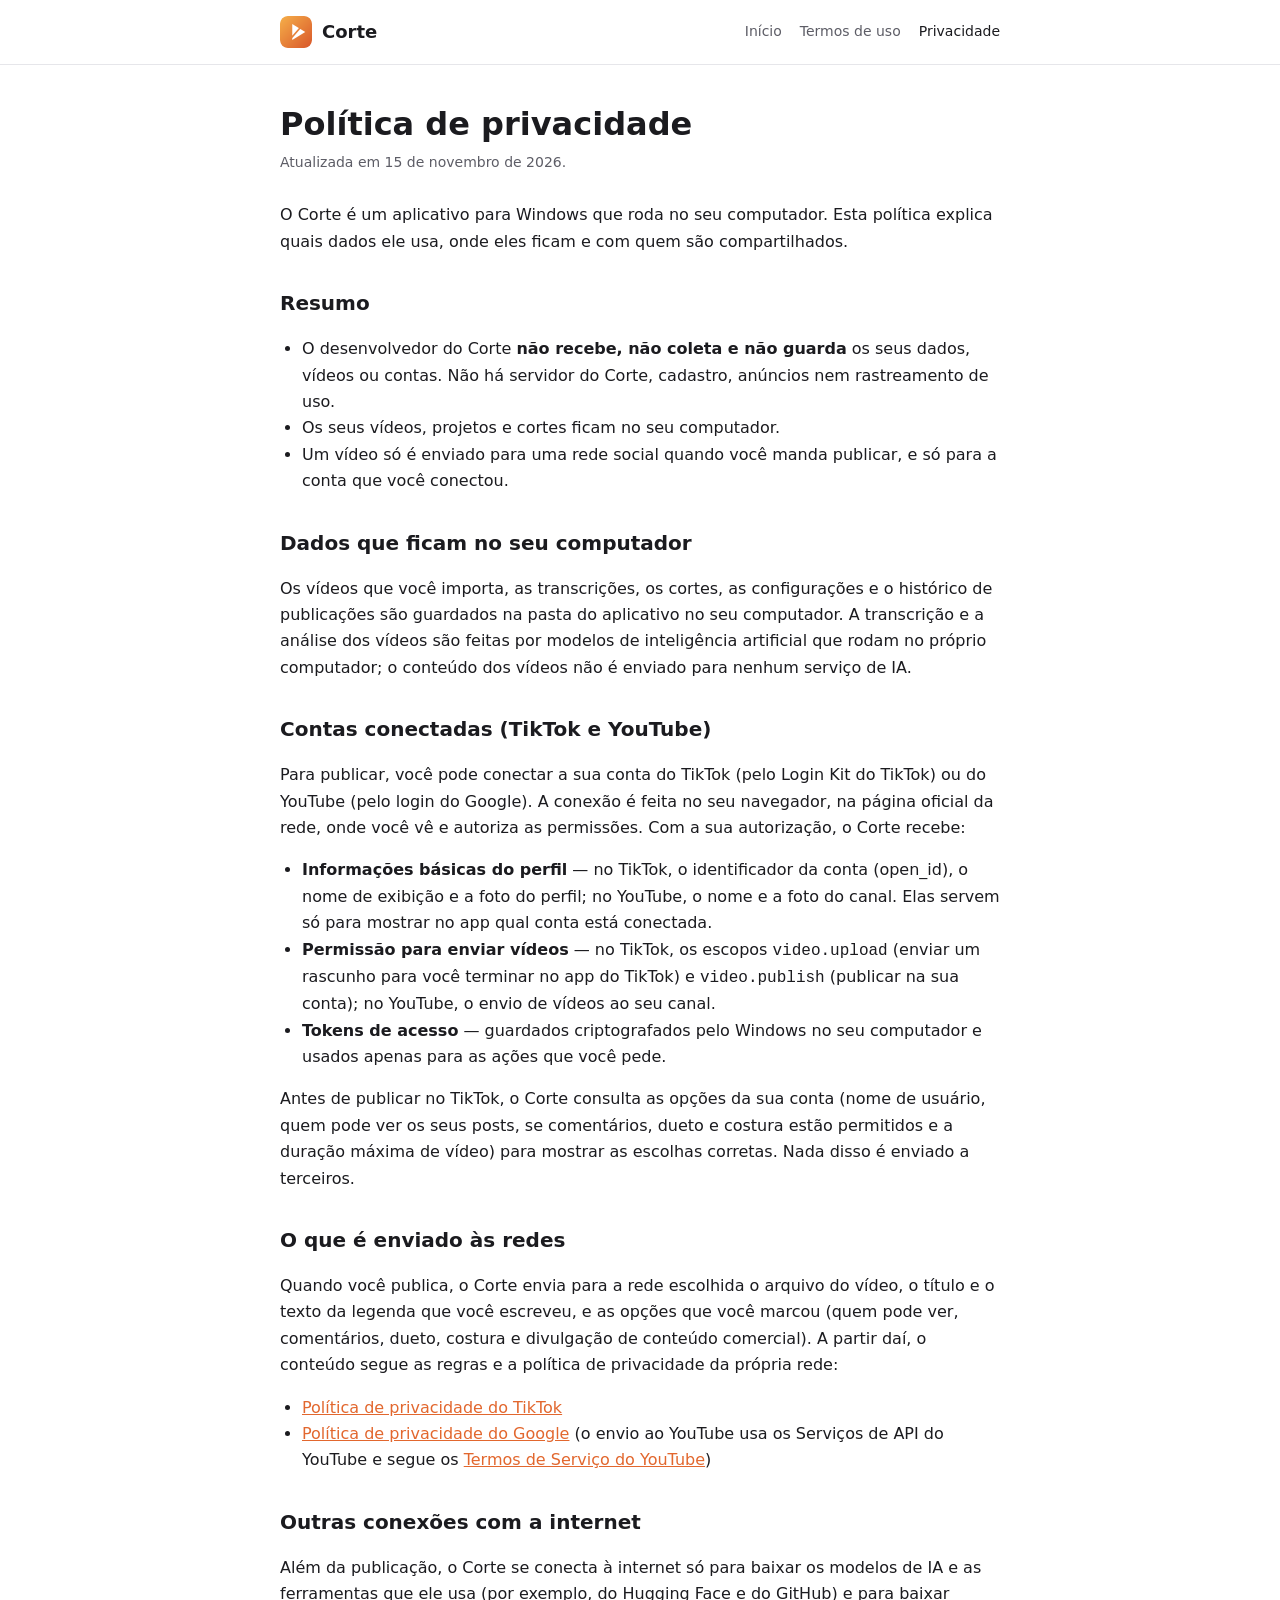
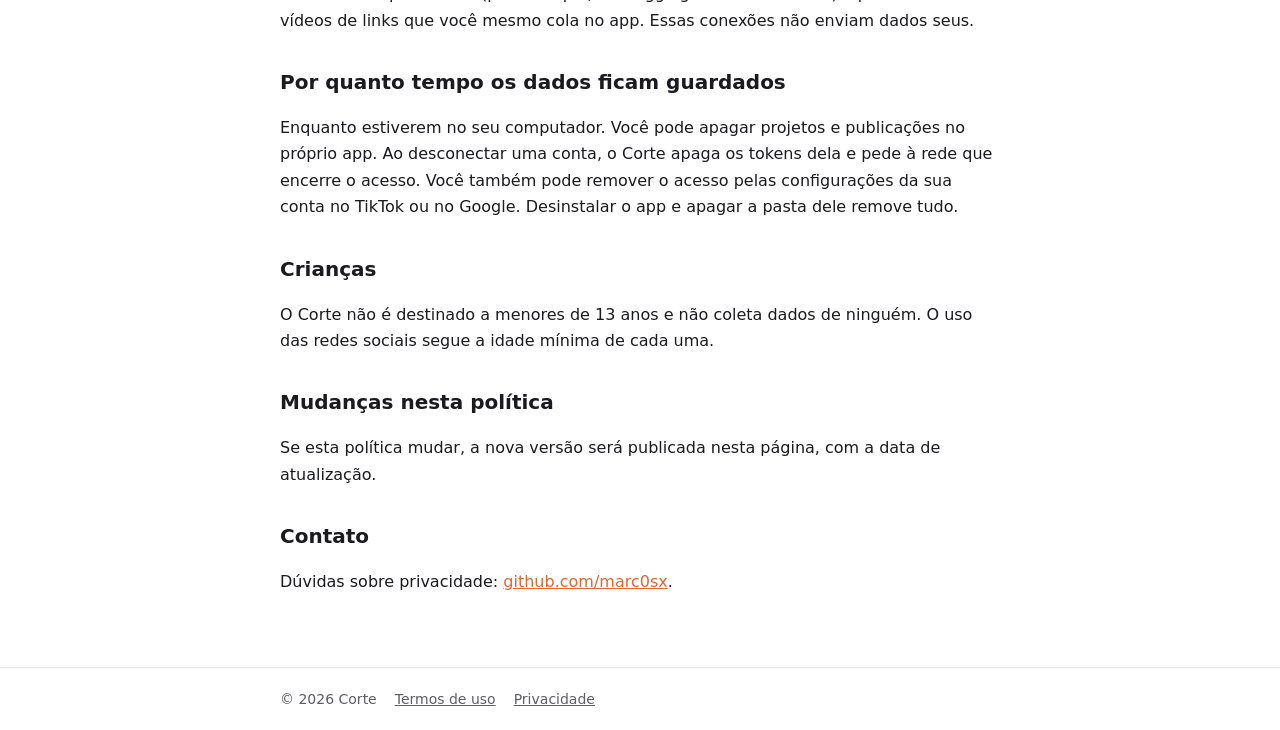
==== privacidade.html @ 1ce230a7 "Site do Corte: início, termos de uso e política de privacidade Páginas públicas pedidas pelo TikTok " ====
<!doctype html>
<html lang="pt-BR">
<head>
  <meta charset="utf-8">
  <meta name="viewport" content="width=device-width, initial-scale=1">
  <title>Política de privacidade — Corte</title>
  <link rel="icon" href="icone.png">
  <link rel="stylesheet" href="estilo.css">
</head>
<body>
  <header>
    <div class="wrap">
      <a class="brand" href="./"><img src="icone.png" alt=""> Corte</a>
      <nav>
        <a href="./">Início</a>
        <a href="termos.html">Termos de uso</a>
        <a href="privacidade.html" aria-current="page">Privacidade</a>
      </nav>
    </div>
  </header>
  <main>
    <div class="wrap">
      <h1>Política de privacidade</h1>
      <p class="updated">Atualizada em 15 de novembro de 2026.</p>

      <p>O Corte é um aplicativo para Windows que roda no seu computador. Esta política explica quais dados ele usa, onde eles ficam e com quem são compartilhados.</p>

      <h2>Resumo</h2>
      <ul>
        <li>O desenvolvedor do Corte <strong>não recebe, não coleta e não guarda</strong> os seus dados, vídeos ou contas. Não há servidor do Corte, cadastro, anúncios nem rastreamento de uso.</li>
        <li>Os seus vídeos, projetos e cortes ficam no seu computador.</li>
        <li>Um vídeo só é enviado para uma rede social quando você manda publicar, e só para a conta que você conectou.</li>
      </ul>

      <h2>Dados que ficam no seu computador</h2>
      <p>Os vídeos que você importa, as transcrições, os cortes, as configurações e o histórico de publicações são guardados na pasta do aplicativo no seu computador. A transcrição e a análise dos vídeos são feitas por modelos de inteligência artificial que rodam no próprio computador; o conteúdo dos vídeos não é enviado para nenhum serviço de IA.</p>

      <h2>Contas conectadas (TikTok e YouTube)</h2>
      <p>Para publicar, você pode conectar a sua conta do TikTok (pelo Login Kit do TikTok) ou do YouTube (pelo login do Google). A conexão é feita no seu navegador, na página oficial da rede, onde você vê e autoriza as permissões. Com a sua autorização, o Corte recebe:</p>
      <ul>
        <li><strong>Informações básicas do perfil</strong> — no TikTok, o identificador da conta (open_id), o nome de exibição e a foto do perfil; no YouTube, o nome e a foto do canal. Elas servem só para mostrar no app qual conta está conectada.</li>
        <li><strong>Permissão para enviar vídeos</strong> — no TikTok, os escopos <code>video.upload</code> (enviar um rascunho para você terminar no app do TikTok) e <code>video.publish</code> (publicar na sua conta); no YouTube, o envio de vídeos ao seu canal.</li>
        <li><strong>Tokens de acesso</strong> — guardados criptografados pelo Windows no seu computador e usados apenas para as ações que você pede.</li>
      </ul>
      <p>Antes de publicar no TikTok, o Corte consulta as opções da sua conta (nome de usuário, quem pode ver os seus posts, se comentários, dueto e costura estão permitidos e a duração máxima de vídeo) para mostrar as escolhas corretas. Nada disso é enviado a terceiros.</p>

      <h2>O que é enviado às redes</h2>
      <p>Quando você publica, o Corte envia para a rede escolhida o arquivo do vídeo, o título e o texto da legenda que você escreveu, e as opções que você marcou (quem pode ver, comentários, dueto, costura e divulgação de conteúdo comercial). A partir daí, o conteúdo segue as regras e a política de privacidade da própria rede:</p>
      <ul>
        <li><a href="https://www.tiktok.com/legal/privacy-policy">Política de privacidade do TikTok</a></li>
        <li><a href="https://policies.google.com/privacy">Política de privacidade do Google</a> (o envio ao YouTube usa os Serviços de API do YouTube e segue os <a href="https://www.youtube.com/t/terms">Termos de Serviço do YouTube</a>)</li>
      </ul>

      <h2>Outras conexões com a internet</h2>
      <p>Além da publicação, o Corte se conecta à internet só para baixar os modelos de IA e as ferramentas que ele usa (por exemplo, do Hugging Face e do GitHub) e para baixar vídeos de links que você mesmo cola no app. Essas conexões não enviam dados seus.</p>

      <h2>Por quanto tempo os dados ficam guardados</h2>
      <p>Enquanto estiverem no seu computador. Você pode apagar projetos e publicações no próprio app. Ao desconectar uma conta, o Corte apaga os tokens dela e pede à rede que encerre o acesso. Você também pode remover o acesso pelas configurações da sua conta no TikTok ou no Google. Desinstalar o app e apagar a pasta dele remove tudo.</p>

      <h2>Crianças</h2>
      <p>O Corte não é destinado a menores de 13 anos e não coleta dados de ninguém. O uso das redes sociais segue a idade mínima de cada uma.</p>

      <h2>Mudanças nesta política</h2>
      <p>Se esta política mudar, a nova versão será publicada nesta página, com a data de atualização.</p>

      <h2>Contato</h2>
      <p>Dúvidas sobre privacidade: <a href="https://github.com/marc0sx">github.com/marc0sx</a>.</p>
    </div>
  </main>
  <footer>
    <div class="wrap">
      <span>© 2026 Corte</span>
      <a href="termos.html">Termos de uso</a>
      <a href="privacidade.html">Privacidade</a>
    </div>
  </footer>
</body>
</html>
---- estilo.css ----
:root {
  --bg: #ffffff;
  --text: #1b1b1f;
  --muted: #5d5d66;
  --line: #e6e6ea;
  --card: #f7f7f9;
  --accent: #e2672e;
  --accent-2: #f6a03b;
}
@media (prefers-color-scheme: dark) {
  :root {
    --bg: #121216;
    --text: #ececf1;
    --muted: #a3a3ad;
    --line: #2a2a31;
    --card: #1b1b21;
  }
}
* { box-sizing: border-box; }
body {
  margin: 0;
  background: var(--bg);
  color: var(--text);
  font: 16px/1.65 'Segoe UI', system-ui, -apple-system, Roboto, Arial, sans-serif;
}
.wrap { max-width: 760px; margin: 0 auto; padding: 0 20px; }
header { border-bottom: 1px solid var(--line); }
header .wrap { display: flex; align-items: center; gap: 12px; height: 64px; }
header a.brand { display: inline-flex; align-items: center; gap: 10px; color: var(--text); text-decoration: none; font-weight: 700; font-size: 18px; }
header img { width: 32px; height: 32px; border-radius: 8px; }
header nav { margin-left: auto; display: flex; gap: 18px; font-size: 14px; }
header nav a { color: var(--muted); text-decoration: none; }
header nav a:hover, header nav a[aria-current='page'] { color: var(--text); }
main { padding: 40px 0 56px; }
h1 { font-size: 32px; line-height: 1.2; margin: 0 0 8px; }
h2 { font-size: 20px; margin: 32px 0 8px; }
p, li { color: var(--text); }
.lead { font-size: 18px; color: var(--muted); margin: 0 0 28px; }
.updated { color: var(--muted); font-size: 14px; margin: 0 0 28px; }
a { color: var(--accent); }
ul { padding-left: 22px; }
.cards { display: grid; grid-template-columns: repeat(auto-fit, minmax(210px, 1fr)); gap: 12px; margin: 28px 0; }
.card { background: var(--card); border: 1px solid var(--line); border-radius: 12px; padding: 16px; }
.card strong { display: block; margin-bottom: 4px; }
.card span { color: var(--muted); font-size: 14px; }
footer { border-top: 1px solid var(--line); color: var(--muted); font-size: 14px; }
footer .wrap { padding: 20px; display: flex; gap: 18px; flex-wrap: wrap; }
footer a { color: var(--muted); }
@media (max-width: 520px) {
  h1 { font-size: 26px; }
  header nav { gap: 12px; }
}
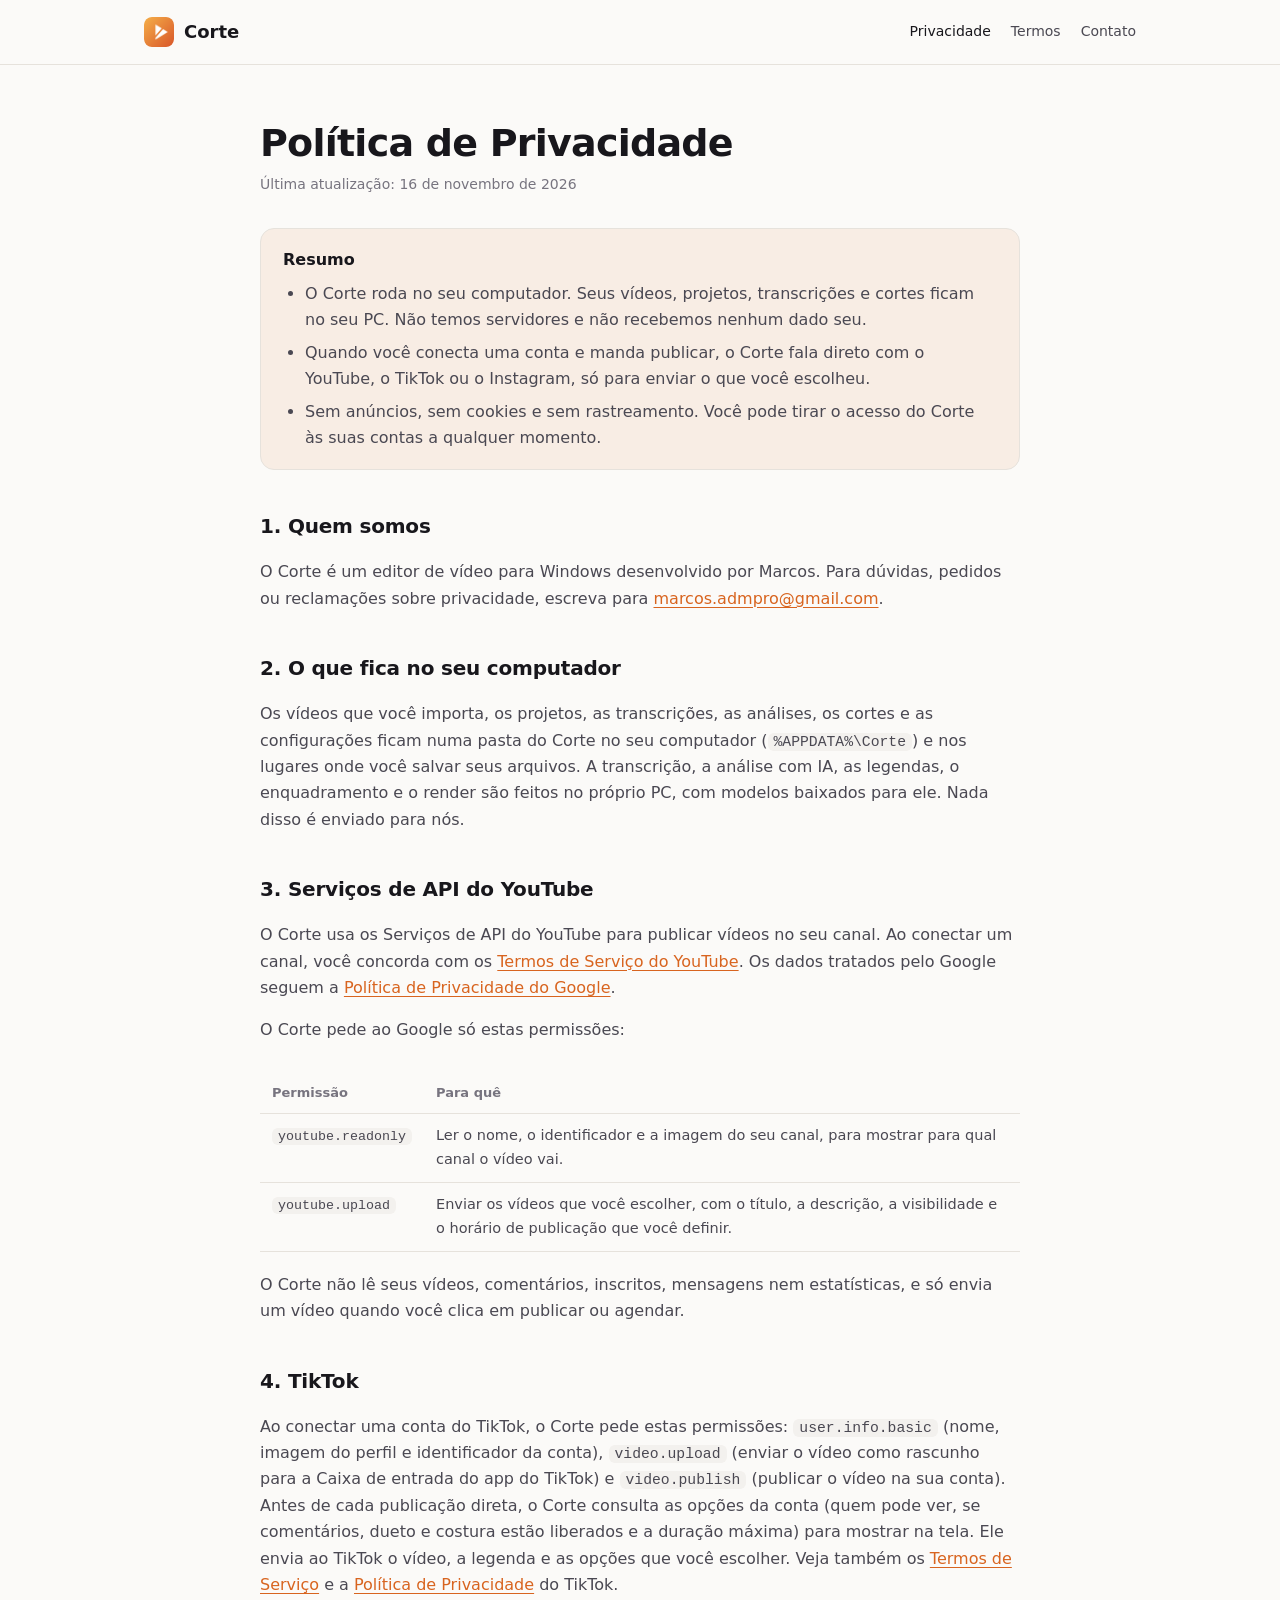
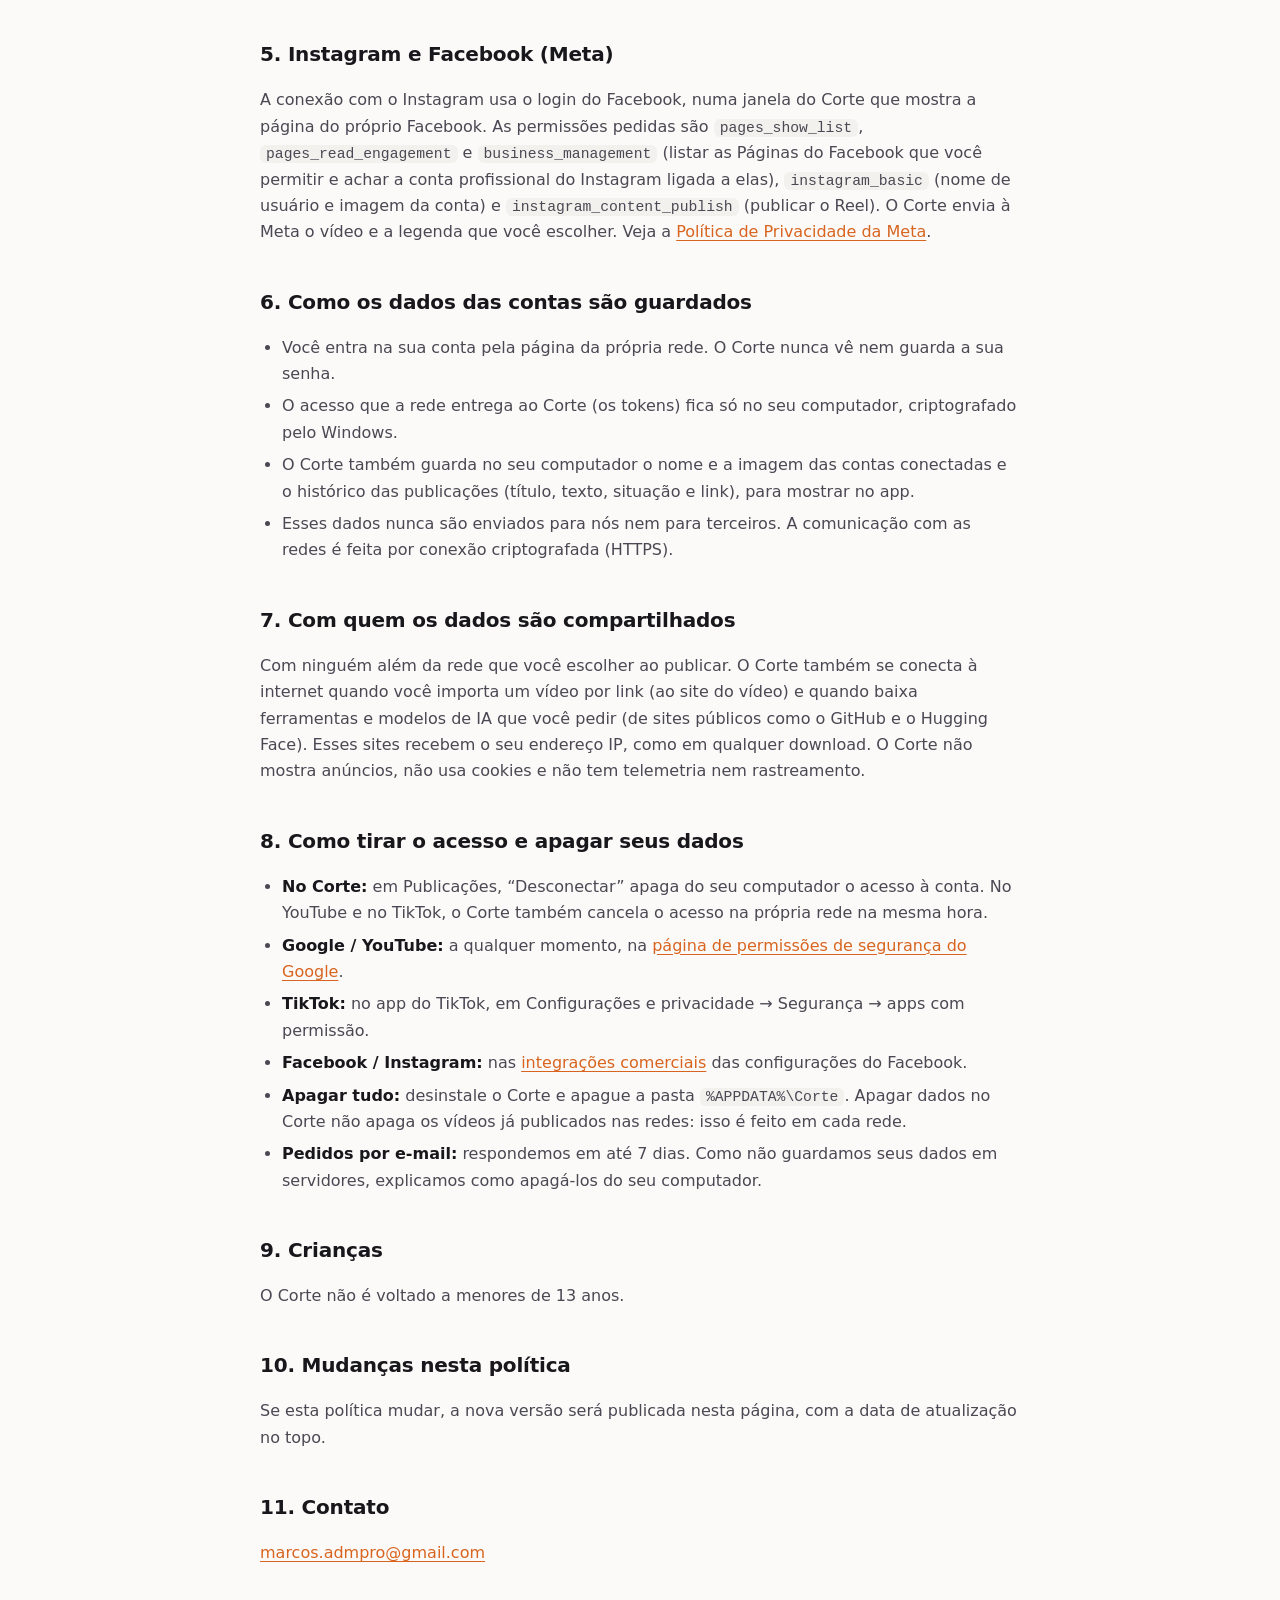
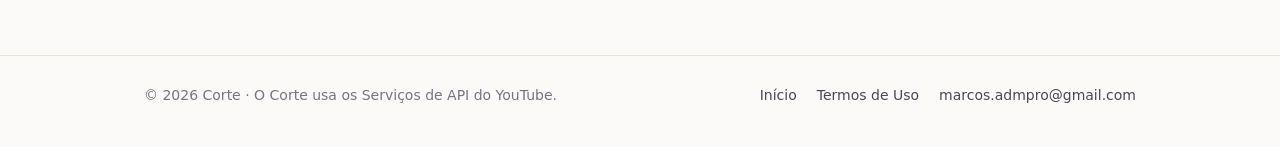
==== commit f0b301fa: "Site: política de privacidade e termos para a auditoria do YouTube e o Instagram Página inicial com " ====
--- a/privacidade.html
+++ b/privacidade.html
@@ -3,75 +3,99 @@
 <head>
   <meta charset="utf-8">
   <meta name="viewport" content="width=device-width, initial-scale=1">
-  <title>Política de privacidade — Corte</title>
-  <link rel="icon" href="icone.png">
+  <title>Política de Privacidade — Corte</title>
+  <meta name="description" content="Como o Corte trata os seus dados: o que fica no seu computador, o que é enviado ao YouTube, ao TikTok e ao Instagram, e como tirar o acesso.">
+  <link rel="icon" href="icone.png" type="image/png">
   <link rel="stylesheet" href="estilo.css">
 </head>
 <body>
-  <header>
+  <header class="top">
     <div class="wrap">
       <a class="brand" href="./"><img src="icone.png" alt=""> Corte</a>
       <nav>
-        <a href="./">Início</a>
-        <a href="termos.html">Termos de uso</a>
         <a href="privacidade.html" aria-current="page">Privacidade</a>
+        <a href="termos.html">Termos</a>
+        <a class="hide-sm" href="mailto:marcos.admpro@gmail.com">Contato</a>
       </nav>
     </div>
   </header>
-  <main>
+
+  <main class="wrap narrow doc">
+    <h1>Política de Privacidade</h1>
+    <p class="updated">Última atualização: 16 de novembro de 2026</p>
+
+    <div class="summary">
+      <p>Resumo</p>
+      <ul>
+        <li>O Corte roda no seu computador. Seus vídeos, projetos, transcrições e cortes ficam no seu PC. Não temos servidores e não recebemos nenhum dado seu.</li>
+        <li>Quando você conecta uma conta e manda publicar, o Corte fala direto com o YouTube, o TikTok ou o Instagram, só para enviar o que você escolheu.</li>
+        <li>Sem anúncios, sem cookies e sem rastreamento. Você pode tirar o acesso do Corte às suas contas a qualquer momento.</li>
+      </ul>
+    </div>
+
+    <h2>1. Quem somos</h2>
+    <p>O Corte é um editor de vídeo para Windows desenvolvido por Marcos. Para dúvidas, pedidos ou reclamações sobre privacidade, escreva para <a href="mailto:marcos.admpro@gmail.com">marcos.admpro@gmail.com</a>.</p>
+
+    <h2>2. O que fica no seu computador</h2>
+    <p>Os vídeos que você importa, os projetos, as transcrições, as análises, os cortes e as configurações ficam numa pasta do Corte no seu computador (<code>%APPDATA%\Corte</code>) e nos lugares onde você salvar seus arquivos. A transcrição, a análise com IA, as legendas, o enquadramento e o render são feitos no próprio PC, com modelos baixados para ele. Nada disso é enviado para nós.</p>
+
+    <h2>3. Serviços de API do YouTube</h2>
+    <p>O Corte usa os Serviços de API do YouTube para publicar vídeos no seu canal. Ao conectar um canal, você concorda com os <a href="https://www.youtube.com/t/terms">Termos de Serviço do YouTube</a>. Os dados tratados pelo Google seguem a <a href="https://policies.google.com/privacy">Política de Privacidade do Google</a>.</p>
+    <p>O Corte pede ao Google só estas permissões:</p>
+    <div class="table-scroll">
+      <table class="perm">
+        <tr><th>Permissão</th><th>Para quê</th></tr>
+        <tr><td><code>youtube.readonly</code></td><td>Ler o nome, o identificador e a imagem do seu canal, para mostrar para qual canal o vídeo vai.</td></tr>
+        <tr><td><code>youtube.upload</code></td><td>Enviar os vídeos que você escolher, com o título, a descrição, a visibilidade e o horário de publicação que você definir.</td></tr>
+      </table>
+    </div>
+    <p>O Corte não lê seus vídeos, comentários, inscritos, mensagens nem estatísticas, e só envia um vídeo quando você clica em publicar ou agendar.</p>
+
+    <h2>4. TikTok</h2>
+    <p>Ao conectar uma conta do TikTok, o Corte pede estas permissões: <code>user.info.basic</code> (nome, imagem do perfil e identificador da conta), <code>video.upload</code> (enviar o vídeo como rascunho para a Caixa de entrada do app do TikTok) e <code>video.publish</code> (publicar o vídeo na sua conta). Antes de cada publicação direta, o Corte consulta as opções da conta (quem pode ver, se comentários, dueto e costura estão liberados e a duração máxima) para mostrar na tela. Ele envia ao TikTok o vídeo, a legenda e as opções que você escolher. Veja também os <a href="https://www.tiktok.com/legal/page/global/terms-of-service/pt-BR">Termos de Serviço</a> e a <a href="https://www.tiktok.com/legal/privacy-policy">Política de Privacidade</a> do TikTok.</p>
+
+    <h2>5. Instagram e Facebook (Meta)</h2>
+    <p>A conexão com o Instagram usa o login do Facebook, numa janela do Corte que mostra a página do próprio Facebook. As permissões pedidas são <code>pages_show_list</code>, <code>pages_read_engagement</code> e <code>business_management</code> (listar as Páginas do Facebook que você permitir e achar a conta profissional do Instagram ligada a elas), <code>instagram_basic</code> (nome de usuário e imagem da conta) e <code>instagram_content_publish</code> (publicar o Reel). O Corte envia à Meta o vídeo e a legenda que você escolher. Veja a <a href="https://www.facebook.com/privacy/policy/">Política de Privacidade da Meta</a>.</p>
+
+    <h2>6. Como os dados das contas são guardados</h2>
+    <ul>
+      <li>Você entra na sua conta pela página da própria rede. O Corte nunca vê nem guarda a sua senha.</li>
+      <li>O acesso que a rede entrega ao Corte (os tokens) fica só no seu computador, criptografado pelo Windows.</li>
+      <li>O Corte também guarda no seu computador o nome e a imagem das contas conectadas e o histórico das publicações (título, texto, situação e link), para mostrar no app.</li>
+      <li>Esses dados nunca são enviados para nós nem para terceiros. A comunicação com as redes é feita por conexão criptografada (HTTPS).</li>
+    </ul>
+
+    <h2>7. Com quem os dados são compartilhados</h2>
+    <p>Com ninguém além da rede que você escolher ao publicar. O Corte também se conecta à internet quando você importa um vídeo por link (ao site do vídeo) e quando baixa ferramentas e modelos de IA que você pedir (de sites públicos como o GitHub e o Hugging Face). Esses sites recebem o seu endereço IP, como em qualquer download. O Corte não mostra anúncios, não usa cookies e não tem telemetria nem rastreamento.</p>
+
+    <h2>8. Como tirar o acesso e apagar seus dados</h2>
+    <ul>
+      <li><strong>No Corte:</strong> em Publicações, “Desconectar” apaga do seu computador o acesso à conta. No YouTube e no TikTok, o Corte também cancela o acesso na própria rede na mesma hora.</li>
+      <li><strong>Google / YouTube:</strong> a qualquer momento, na <a href="https://security.google.com/settings/security/permissions">página de permissões de segurança do Google</a>.</li>
+      <li><strong>TikTok:</strong> no app do TikTok, em Configurações e privacidade → Segurança → apps com permissão.</li>
+      <li><strong>Facebook / Instagram:</strong> nas <a href="https://www.facebook.com/settings?tab=business_tools">integrações comerciais</a> das configurações do Facebook.</li>
+      <li><strong>Apagar tudo:</strong> desinstale o Corte e apague a pasta <code>%APPDATA%\Corte</code>. Apagar dados no Corte não apaga os vídeos já publicados nas redes: isso é feito em cada rede.</li>
+      <li><strong>Pedidos por e-mail:</strong> respondemos em até 7 dias. Como não guardamos seus dados em servidores, explicamos como apagá-los do seu computador.</li>
+    </ul>
+
+    <h2>9. Crianças</h2>
+    <p>O Corte não é voltado a menores de 13 anos.</p>
+
+    <h2>10. Mudanças nesta política</h2>
+    <p>Se esta política mudar, a nova versão será publicada nesta página, com a data de atualização no topo.</p>
+
+    <h2>11. Contato</h2>
+    <p><a href="mailto:marcos.admpro@gmail.com">marcos.admpro@gmail.com</a></p>
+  </main>
+
+  <footer class="foot">
     <div class="wrap">
-      <h1>Política de privacidade</h1>
-      <p class="updated">Atualizada em 15 de novembro de 2026.</p>
-
-      <p>O Corte é um aplicativo para Windows que roda no seu computador. Esta política explica quais dados ele usa, onde eles ficam e com quem são compartilhados.</p>
-
-      <h2>Resumo</h2>
-      <ul>
-        <li>O desenvolvedor do Corte <strong>não recebe, não coleta e não guarda</strong> os seus dados, vídeos ou contas. Não há servidor do Corte, cadastro, anúncios nem rastreamento de uso.</li>
-        <li>Os seus vídeos, projetos e cortes ficam no seu computador.</li>
-        <li>Um vídeo só é enviado para uma rede social quando você manda publicar, e só para a conta que você conectou.</li>
-      </ul>
-
-      <h2>Dados que ficam no seu computador</h2>
-      <p>Os vídeos que você importa, as transcrições, os cortes, as configurações e o histórico de publicações são guardados na pasta do aplicativo no seu computador. A transcrição e a análise dos vídeos são feitas por modelos de inteligência artificial que rodam no próprio computador; o conteúdo dos vídeos não é enviado para nenhum serviço de IA.</p>
-
-      <h2>Contas conectadas (TikTok e YouTube)</h2>
-      <p>Para publicar, você pode conectar a sua conta do TikTok (pelo Login Kit do TikTok) ou do YouTube (pelo login do Google). A conexão é feita no seu navegador, na página oficial da rede, onde você vê e autoriza as permissões. Com a sua autorização, o Corte recebe:</p>
-      <ul>
-        <li><strong>Informações básicas do perfil</strong> — no TikTok, o identificador da conta (open_id), o nome de exibição e a foto do perfil; no YouTube, o nome e a foto do canal. Elas servem só para mostrar no app qual conta está conectada.</li>
-        <li><strong>Permissão para enviar vídeos</strong> — no TikTok, os escopos <code>video.upload</code> (enviar um rascunho para você terminar no app do TikTok) e <code>video.publish</code> (publicar na sua conta); no YouTube, o envio de vídeos ao seu canal.</li>
-        <li><strong>Tokens de acesso</strong> — guardados criptografados pelo Windows no seu computador e usados apenas para as ações que você pede.</li>
-      </ul>
-      <p>Antes de publicar no TikTok, o Corte consulta as opções da sua conta (nome de usuário, quem pode ver os seus posts, se comentários, dueto e costura estão permitidos e a duração máxima de vídeo) para mostrar as escolhas corretas. Nada disso é enviado a terceiros.</p>
-
-      <h2>O que é enviado às redes</h2>
-      <p>Quando você publica, o Corte envia para a rede escolhida o arquivo do vídeo, o título e o texto da legenda que você escreveu, e as opções que você marcou (quem pode ver, comentários, dueto, costura e divulgação de conteúdo comercial). A partir daí, o conteúdo segue as regras e a política de privacidade da própria rede:</p>
-      <ul>
-        <li><a href="https://www.tiktok.com/legal/privacy-policy">Política de privacidade do TikTok</a></li>
-        <li><a href="https://policies.google.com/privacy">Política de privacidade do Google</a> (o envio ao YouTube usa os Serviços de API do YouTube e segue os <a href="https://www.youtube.com/t/terms">Termos de Serviço do YouTube</a>)</li>
-      </ul>
-
-      <h2>Outras conexões com a internet</h2>
-      <p>Além da publicação, o Corte se conecta à internet só para baixar os modelos de IA e as ferramentas que ele usa (por exemplo, do Hugging Face e do GitHub) e para baixar vídeos de links que você mesmo cola no app. Essas conexões não enviam dados seus.</p>
-
-      <h2>Por quanto tempo os dados ficam guardados</h2>
-      <p>Enquanto estiverem no seu computador. Você pode apagar projetos e publicações no próprio app. Ao desconectar uma conta, o Corte apaga os tokens dela e pede à rede que encerre o acesso. Você também pode remover o acesso pelas configurações da sua conta no TikTok ou no Google. Desinstalar o app e apagar a pasta dele remove tudo.</p>
-
-      <h2>Crianças</h2>
-      <p>O Corte não é destinado a menores de 13 anos e não coleta dados de ninguém. O uso das redes sociais segue a idade mínima de cada uma.</p>
-
-      <h2>Mudanças nesta política</h2>
-      <p>Se esta política mudar, a nova versão será publicada nesta página, com a data de atualização.</p>
-
-      <h2>Contato</h2>
-      <p>Dúvidas sobre privacidade: <a href="https://github.com/marc0sx">github.com/marc0sx</a>.</p>
-    </div>
-  </main>
-  <footer>
-    <div class="wrap">
-      <span>© 2026 Corte</span>
-      <a href="termos.html">Termos de uso</a>
-      <a href="privacidade.html">Privacidade</a>
+      <span>© 2026 Corte · O Corte usa os Serviços de API do YouTube.</span>
+      <nav>
+        <a href="./">Início</a>
+        <a href="termos.html">Termos de Uso</a>
+        <a href="mailto:marcos.admpro@gmail.com">marcos.admpro@gmail.com</a>
+      </nav>
     </div>
   </footer>
 </body>
--- a/estilo.css
+++ b/estilo.css
@@ -1,52 +1,114 @@
+/* Corte: the public site (home, privacy policy, terms). No external resources: no fonts, scripts or trackers. */
 :root {
-  --bg: #ffffff;
-  --text: #1b1b1f;
-  --muted: #5d5d66;
-  --line: #e6e6ea;
-  --card: #f7f7f9;
-  --accent: #e2672e;
-  --accent-2: #f6a03b;
+  color-scheme: dark;
+  --bg: #0e0e12;
+  --bg-2: #16161c;
+  --bg-3: #1e1e26;
+  --line: #2a2a34;
+  --text: #ececf1;
+  --text-2: #b4b4c0;
+  --text-3: #85859a;
+  --accent: #f08a3c;
+  --accent-2: #f6a560;
+  --accent-soft: rgba(240, 138, 60, 0.12);
+  --radius: 14px;
 }
-@media (prefers-color-scheme: dark) {
+@media (prefers-color-scheme: light) {
   :root {
-    --bg: #121216;
-    --text: #ececf1;
-    --muted: #a3a3ad;
-    --line: #2a2a31;
-    --card: #1b1b21;
+    color-scheme: light;
+    --bg: #fbfaf8;
+    --bg-2: #ffffff;
+    --bg-3: #f3f1ee;
+    --line: #e6e2dc;
+    --text: #18171c;
+    --text-2: #4a4852;
+    --text-3: #77747f;
+    --accent: #d8641f;
+    --accent-2: #b9521a;
+    --accent-soft: rgba(216, 100, 31, 0.09);
   }
 }
+
 * { box-sizing: border-box; }
+html { -webkit-text-size-adjust: 100%; }
 body {
   margin: 0;
   background: var(--bg);
   color: var(--text);
-  font: 16px/1.65 'Segoe UI', system-ui, -apple-system, Roboto, Arial, sans-serif;
+  font: 16px/1.65 system-ui, -apple-system, "Segoe UI", Roboto, "Helvetica Neue", Arial, sans-serif;
 }
-.wrap { max-width: 760px; margin: 0 auto; padding: 0 20px; }
-header { border-bottom: 1px solid var(--line); }
-header .wrap { display: flex; align-items: center; gap: 12px; height: 64px; }
-header a.brand { display: inline-flex; align-items: center; gap: 10px; color: var(--text); text-decoration: none; font-weight: 700; font-size: 18px; }
-header img { width: 32px; height: 32px; border-radius: 8px; }
-header nav { margin-left: auto; display: flex; gap: 18px; font-size: 14px; }
-header nav a { color: var(--muted); text-decoration: none; }
-header nav a:hover, header nav a[aria-current='page'] { color: var(--text); }
-main { padding: 40px 0 56px; }
-h1 { font-size: 32px; line-height: 1.2; margin: 0 0 8px; }
-h2 { font-size: 20px; margin: 32px 0 8px; }
-p, li { color: var(--text); }
-.lead { font-size: 18px; color: var(--muted); margin: 0 0 28px; }
-.updated { color: var(--muted); font-size: 14px; margin: 0 0 28px; }
-a { color: var(--accent); }
-ul { padding-left: 22px; }
-.cards { display: grid; grid-template-columns: repeat(auto-fit, minmax(210px, 1fr)); gap: 12px; margin: 28px 0; }
-.card { background: var(--card); border: 1px solid var(--line); border-radius: 12px; padding: 16px; }
-.card strong { display: block; margin-bottom: 4px; }
-.card span { color: var(--muted); font-size: 14px; }
-footer { border-top: 1px solid var(--line); color: var(--muted); font-size: 14px; }
-footer .wrap { padding: 20px; display: flex; gap: 18px; flex-wrap: wrap; }
-footer a { color: var(--muted); }
-@media (max-width: 520px) {
-  h1 { font-size: 26px; }
-  header nav { gap: 12px; }
+a { color: var(--accent); text-underline-offset: 3px; }
+a:hover { color: var(--accent-2); }
+code { font: 0.92em/1.4 Consolas, "Cascadia Mono", ui-monospace, monospace; background: var(--bg-3); padding: 1px 6px; border-radius: 6px; }
+
+.wrap { max-width: 1040px; margin: 0 auto; padding: 0 24px; }
+.narrow { max-width: 760px; }
+
+/* Header */
+.top { border-bottom: 1px solid var(--line); }
+.top .wrap { display: flex; align-items: center; justify-content: space-between; gap: 16px; height: 64px; }
+.brand { display: inline-flex; align-items: center; gap: 10px; color: var(--text); text-decoration: none; font-weight: 700; font-size: 18px; }
+.brand img { width: 30px; height: 30px; border-radius: 8px; }
+.top nav { display: flex; gap: 20px; font-size: 14px; }
+.top nav a { color: var(--text-2); text-decoration: none; }
+.top nav a:hover, .top nav a[aria-current="page"] { color: var(--text); }
+
+/* Home */
+.hero { padding: 88px 0 64px; text-align: center; }
+.hero img { width: 88px; height: 88px; border-radius: 22px; box-shadow: 0 18px 50px rgba(240, 138, 60, 0.25); }
+.hero h1 { font-size: clamp(32px, 5vw, 52px); line-height: 1.12; letter-spacing: -0.02em; margin: 28px auto 16px; max-width: 820px; }
+.hero h1 span { color: var(--accent); }
+.hero p { color: var(--text-2); font-size: 18px; max-width: 640px; margin: 0 auto; }
+.pill { display: inline-block; margin-top: 28px; padding: 6px 14px; border-radius: 999px; border: 1px solid var(--line); background: var(--bg-2); color: var(--text-2); font-size: 13px; }
+
+.features { display: grid; grid-template-columns: repeat(3, minmax(0, 1fr)); gap: 16px; margin-bottom: 64px; }
+.card { background: var(--bg-2); border: 1px solid var(--line); border-radius: var(--radius); padding: 22px; }
+.card h3 { margin: 0 0 8px; font-size: 16px; }
+.card p { margin: 0; color: var(--text-2); font-size: 14.5px; }
+.card .n { display: inline-flex; align-items: center; justify-content: center; width: 28px; height: 28px; border-radius: 8px; background: var(--accent-soft); color: var(--accent); font-weight: 700; font-size: 13px; margin-bottom: 14px; }
+
+.band { background: var(--bg-2); border-top: 1px solid var(--line); border-bottom: 1px solid var(--line); padding: 48px 0; }
+.band .wrap { display: grid; grid-template-columns: minmax(0, 1fr) minmax(0, 1fr); gap: 32px; align-items: start; }
+.band h2 { margin: 0 0 10px; font-size: 24px; letter-spacing: -0.01em; }
+.band p { margin: 0; color: var(--text-2); }
+.band ul { margin: 0; padding-left: 20px; color: var(--text-2); }
+.band li + li { margin-top: 6px; }
+
+/* Legal pages */
+.doc { padding: 56px 0 72px; }
+.doc h1 { font-size: clamp(28px, 4vw, 38px); letter-spacing: -0.02em; line-height: 1.2; margin: 0 0 6px; }
+.doc .updated { color: var(--text-3); font-size: 14px; margin: 0 0 32px; }
+.doc h2 { font-size: 20px; margin: 40px 0 10px; letter-spacing: -0.01em; }
+.doc h3 { font-size: 16px; margin: 22px 0 6px; }
+.doc p, .doc li { color: var(--text-2); }
+.doc ul { padding-left: 22px; }
+.doc li + li { margin-top: 6px; }
+.doc strong { color: var(--text); }
+.summary { background: var(--accent-soft); border: 1px solid var(--line); border-radius: var(--radius); padding: 18px 22px; }
+.summary p { margin: 0 0 8px; color: var(--text); font-weight: 600; }
+.summary ul { margin: 0; }
+.perm { width: 100%; border-collapse: collapse; margin: 12px 0 4px; font-size: 14.5px; }
+.perm th, .perm td { text-align: left; padding: 10px 12px; border-bottom: 1px solid var(--line); vertical-align: top; }
+.perm th { color: var(--text-3); font-weight: 600; font-size: 13px; }
+.perm td { color: var(--text-2); }
+.perm td:first-child { white-space: nowrap; }
+.table-scroll { overflow-x: auto; }
+
+/* Footer */
+.foot { border-top: 1px solid var(--line); padding: 28px 0 40px; color: var(--text-3); font-size: 14px; }
+.foot .wrap { display: flex; flex-wrap: wrap; gap: 10px 24px; justify-content: space-between; }
+.foot nav { display: flex; flex-wrap: wrap; gap: 8px 20px; }
+.foot a { color: var(--text-2); text-decoration: none; }
+.foot a:hover { color: var(--text); }
+
+@media (max-width: 820px) {
+  .features { grid-template-columns: 1fr; }
+  .band .wrap { grid-template-columns: 1fr; }
+  .hero { padding: 64px 0 48px; }
+  .top nav { gap: 14px; }
 }
+@media (max-width: 480px) {
+  .wrap { padding: 0 16px; }
+  .top nav a.hide-sm { display: none; }
+  .perm td:first-child { white-space: normal; }
+}
